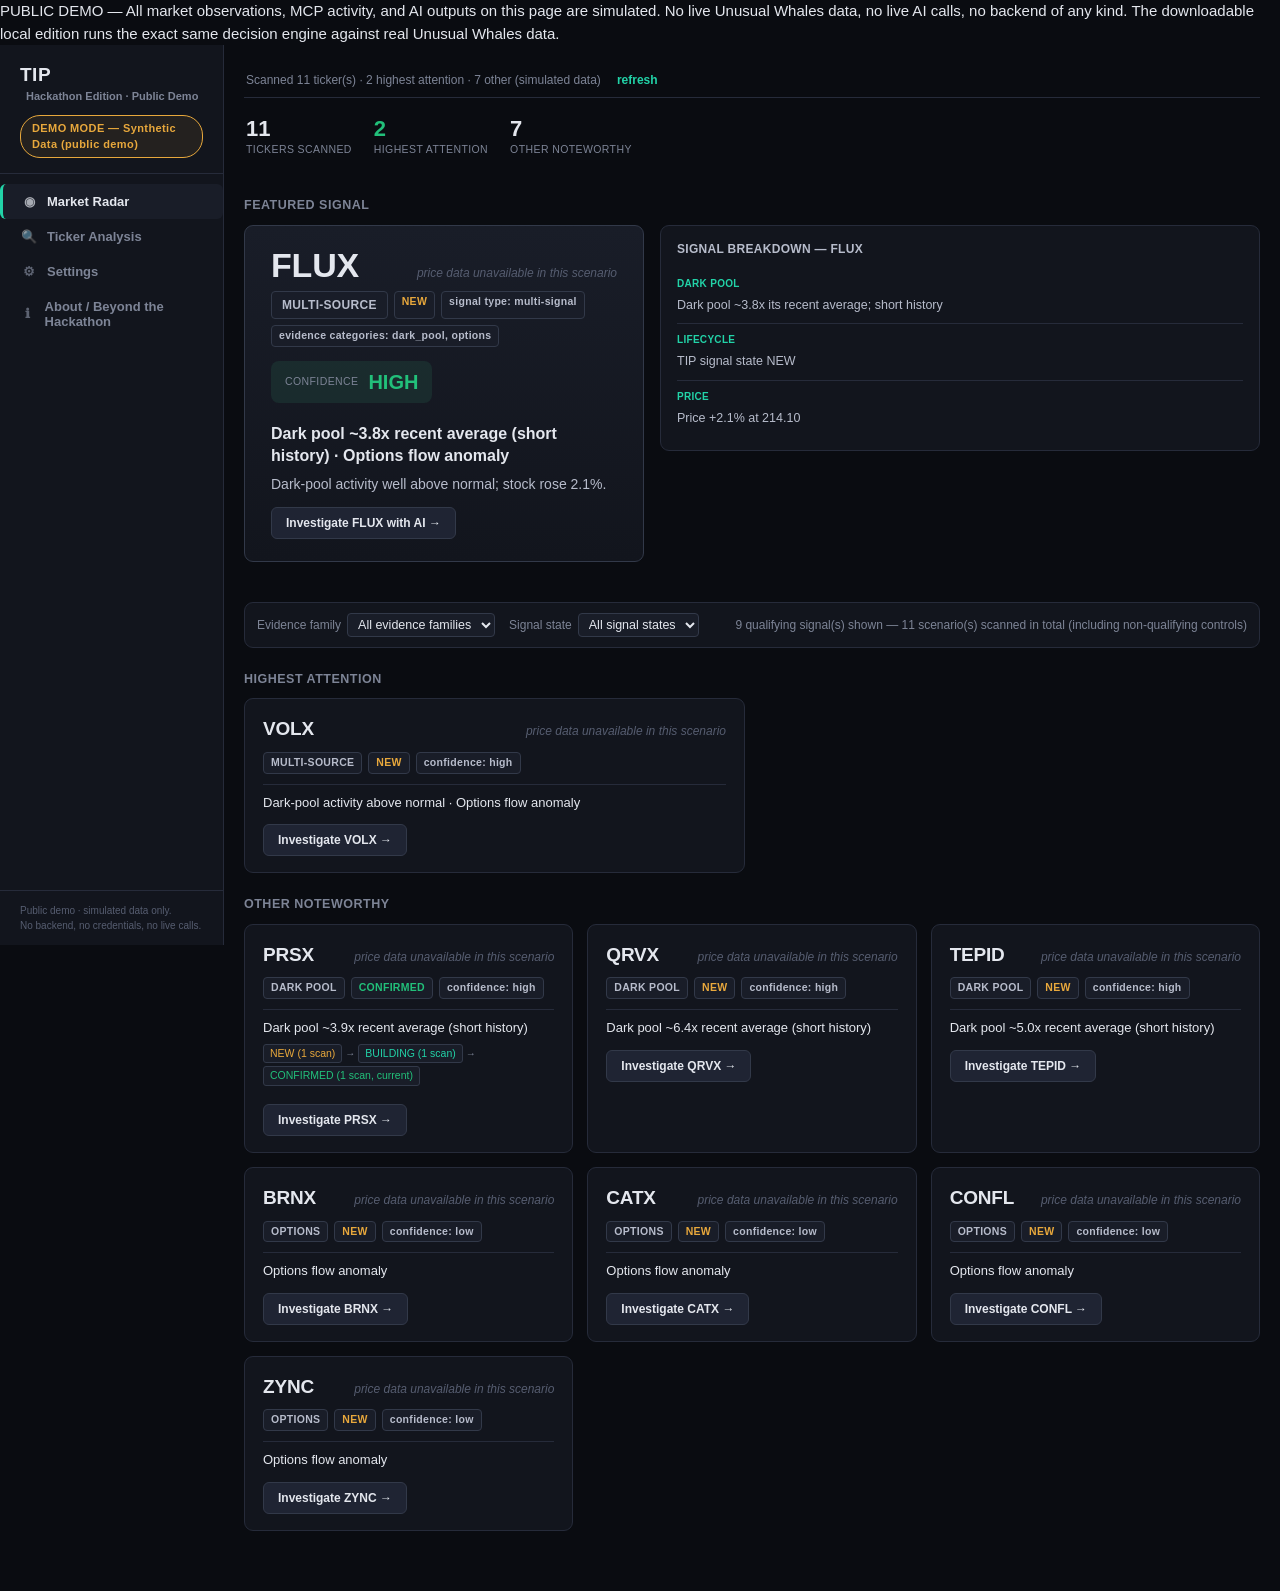
==== static-demo/index.html @ 11a4cd2f "UX-correction pass: collapse lifecycle history (shared collapseHistory), reorder Ticker Analysis (he" ====
<!DOCTYPE html>
<html lang="en">
<head>
<meta charset="UTF-8">
<meta name="viewport" content="width=device-width, initial-scale=1.0">
<title>TIP Hackathon Edition — Public Demo (Simulated Data)</title>
<link rel="stylesheet" href="styles.css">
</head>
<body>
  <div class="public-demo-top-banner">
    PUBLIC DEMO — All market observations, MCP activity, and AI outputs on this page are simulated.
    No live Unusual Whales data, no live AI calls, no backend of any kind. The downloadable local
    edition runs the exact same decision engine against real Unusual Whales data.
  </div>
  <div class="shell">
  <aside id="sidebar">
    <div class="brand-block">
      <div class="brand-name">TIP</div>
      <span class="brand-sub">Hackathon Edition &middot; Public Demo</span>
      <div class="mode-pill" id="modePill">mode: ...</div>
    </div>
    <nav id="nav">
      <button class="nav-item active" data-view="radar"><span class="ic">&#9673;</span>Market Radar</button>
      <button class="nav-item" data-view="ticker"><span class="ic">&#128269;</span>Ticker Analysis</button>
      <button class="nav-item" data-view="settings"><span class="ic">&#9881;</span>Settings</button>
      <button class="nav-item" data-view="about"><span class="ic">&#8505;</span>About / Beyond the Hackathon</button>
    </nav>
    <div class="sidebar-foot">Public demo &middot; simulated data only.<br>No backend, no credentials, no live calls.</div>
  </aside>

  <main class="main" id="app">
    <section id="view-radar" class="view active">
      <div class="status-strip">
        <span id="radarStatus">Loading Market Radar...</span>
        <button class="btn-link" id="refreshRadar">refresh</button>
      </div>

      <div id="activityStrip"></div>

      <h2 class="section-title eyebrow">Featured Signal</h2>
      <div class="td-attn-grid">
        <div id="featuredSignalSlot"></div>
        <aside class="radar-sidebar" id="breakdownSlot"></aside>
      </div>

      <div class="radar-with-breakdown">
        <div class="radar-main">
          <div class="radar-filters" id="radarFilters">
            <label>Evidence family
              <select id="filterFamily"><option value="">All evidence families</option></select>
            </label>
            <label>Signal state
              <select id="filterState"><option value="">All signal states</option></select>
            </label>
            <span class="muted radar-filter-counts" id="radarFilterCounts"></span>
          </div>

          <h2 class="section-title eyebrow">Highest Attention</h2>
          <div class="attn-grid" id="highestGrid"></div>

          <h2 class="section-title eyebrow">Other Noteworthy</h2>
          <div class="attn-grid attn-grid-compact" id="otherGrid"></div>
          <div class="table-wrap table-wrap-legacy">
            <table class="tbl" id="otherTable">
              <thead>
                <tr>
                  <th>Ticker</th>
                  <th>State</th>
                  <th>Confidence</th>
                  <th class="col-headline">Headline</th>
                  <th class="col-read">Current read</th>
                  <th></th>
                </tr>
              </thead>
              <tbody></tbody>
            </table>
          </div>
          <div class="empty" id="radarEmpty" style="display:none">No tickers qualify right now.</div>
        </div>
      </div>
    </section>

    <section id="view-ticker" class="view">
      <div class="toolbar">
        <select id="tickerSelect"></select>
        <button class="btn" id="loadTicker">Analyze</button>
      </div>
      <!-- investigateSection's container div is rendered INSIDE
           renderTickerDetail()'s own HTML now (see app.core.js), between
           the evidence card and the lifecycle summary -- this promotes
           Investigate near the top of the page per the P1a UX-correction
           pass without changing loadInvestigateSection()'s existing
           getElementById("investigateSection") wiring at all. -->
      <div id="tickerDetail"></div>
    </section>

    <section id="view-settings" class="view"></section>

    <section id="view-about" class="view">
      <h2 class="section-title eyebrow">About / Beyond the Hackathon</h2>
      <div class="how-body" style="padding:0">
        <p>This is a standalone hackathon build of TIP (Trading Intelligence
        Platform). The gate / confidence / state-transition logic in
        <code>backend/app/core/signal_engine.py</code> is ported verbatim
        from the production app and runs identically whether the backend is
        in <code>demo</code> mode (synthetic fixtures, clearly marked
        <code>synthetic: true</code>) or <code>live</code> mode (real
        Unusual Whales API). Nothing shown here is a canned conclusion --
        every NEW / BUILDING / CONFIRMED / STABLE / FADING / INVALIDATED
        label is computed from whatever data the active adapter returned.</p>
        <p class="muted">Beyond this hackathon build, the full production TIP platform
        additionally includes: Databento/futures collectors, a production TimescaleDB
        history spanning weeks of continuous scanning, scheduled Discord reporting,
        an experimental Research Lab, and home-lab infrastructure automation. None of
        that is included here by design -- this public demo is credential-free, static,
        and limited to pre-captured simulated output.</p>
      </div>
    </section>
  </main>
  </div>

<script src="lightweight-charts.js"></script>
<script src="app.core.js"></script>
<script src="app.static.js"></script>
</body>
</html>
---- static-demo/styles.css ----
/* Design tokens ported BY VALUE from production TIP's actual frontend
   (~/.hermes/scripts/uw/webapp/frontend/index.html :root block) -- same
   literal hex/px values and variable names, copied as CSS text, not by
   reference/import/API call. Production is read-only reference material
   only; nothing here depends on it at runtime. */
:root {
  --bg: #0a0c11;
  --panel: #12151d;
  --panel2: #191d28;
  --panel3: #1f2433;
  --border: #262b3a;
  --border2: #323949;
  --text: #e4e7ee;
  --text2: #b7bccb;
  --muted: #7d8496;
  --muted2: #565d70;
  --bull: #22c07a;
  --bear: #ef4a5e;
  --amber: #e8a83c;
  --blue: #4d9de5;
  --accent: #22d3a8;
  --accent2: #1aa989;
  --sidebar-w: 224px;
  --radius-sm: 6px;
  --radius-md: 9px;
  --sp-1: 4px;
  --sp-2: 8px;
  --sp-3: 12px;
  --sp-4: 16px;
  --sp-5: 24px;
}

* { box-sizing: border-box; }
html { font-size: 16px; }
body {
  margin: 0;
  background: var(--bg);
  color: var(--text);
  font: 15px/1.5 -apple-system, BlinkMacSystemFont, "Segoe UI", Roboto, sans-serif;
  display: flex;
  flex-direction: column;
  min-height: 100vh;
}
/* .shell wraps #sidebar + the main content area so an optional banner
   (e.g. static-demo's public-demo-top-banner) can sit ABOVE both as a
   full-width row, instead of squeezing into the same flex row as the
   sidebar. Plain <body> direct children (no .shell wrapper) still work
   via the fallback rule below. */
.shell { display: flex; flex: 1; min-height: 0; }

/* Eyebrow label primitive + tabular-nums, ported by value from production
   (small-caps-style section/field labels, and monospaced-width digits for
   anything that updates/compares numerically, e.g. prices, confidence). */
.eyebrow { font-size: 10px; font-weight: 700; letter-spacing: .6px; text-transform: uppercase; color: var(--muted); }
.tabular-nums, .px, .pxchg, .activity-num, .featured-ticker, .conf-value { font-variant-numeric: tabular-nums; }

/* ---------------------------------------------------------------------
   Sidebar-first navigation (ported by value from production's #sidebar
   pattern): persistent left column with a brand block + mode badge +
   grouped nav buttons, replacing the old top navbar. AI Investigation is
   intentionally NOT a sidebar entry -- it stays inside Ticker Analysis as
   a section, matching production's own placement of equivalent
   drill-down tooling under its parent view rather than as a sibling
   top-level nav item. */
#sidebar {
  width: var(--sidebar-w); min-width: var(--sidebar-w); background: var(--panel);
  border-right: 1px solid var(--border); display: flex; flex-direction: column;
  position: sticky; top: 0; height: 100vh; flex-shrink: 0;
}
.brand-block { padding: 20px 20px 15px; border-bottom: 1px solid var(--border); }
.brand-block .brand-name { font-size: 19px; font-weight: 800; letter-spacing: .5px; line-height: 1; }
.brand-block .brand-sub { display: block; margin-top: 4px; font-size: 11px; color: var(--muted); font-weight: 600; }
.brand-block .mode-pill { display: inline-block; margin-top: 10px; }
nav#nav { display: flex; flex-direction: column; padding: 10px 0; flex: 1; }
nav#nav button {
  display: flex; align-items: center; gap: 10px; text-align: left; background: none; border: none;
  border-left: 3px solid transparent; color: var(--muted); padding: 10px 18px; cursor: pointer;
  font-size: 13px; font-weight: 600; width: 100%;
}
nav#nav button:hover { background: var(--panel2); color: var(--text2); }
nav#nav button.active { background: var(--panel2); color: var(--text); border-left-color: var(--accent); font-weight: 700; }
nav#nav .ic { font-size: 13px; width: 16px; text-align: center; opacity: .7; }
.sidebar-foot { padding: 12px 20px; border-top: 1px solid var(--border); font-size: 10px; color: var(--muted2); line-height: 1.5; }

#app { flex: 1; min-width: 0; display: flex; flex-direction: column; }

@media (max-width: 980px) {
  .shell { flex-direction: column; }
  #sidebar {
    width: 100%; min-width: 0; height: auto; position: static;
    flex-direction: row; align-items: center; flex-wrap: wrap;
  }
  .brand-block { border-bottom: none; border-right: 1px solid var(--border); padding: 12px 16px; }
  nav#nav { flex-direction: row; flex-wrap: wrap; padding: 6px 10px; }
  nav#nav button { width: auto; border-left: none; border-bottom: 3px solid transparent; }
  nav#nav button.active { border-left-color: transparent; border-bottom-color: var(--accent); }
  .sidebar-foot { display: none; }
}

.topbar {
  display: flex;
  align-items: center;
  gap: 16px;
  padding: 12px 20px;
  border-bottom: 1px solid var(--border);
  background: var(--panel);
}
.brand { font-weight: 800; font-size: 17px; }
.brand-sub { color: var(--muted); font-weight: 600; font-size: 12px; margin-left: 6px; }
.nav { display: flex; gap: 6px; flex: 1; }
.nav-item {
  background: none; border: 1px solid transparent; color: var(--muted);
  padding: 7px 12px; border-radius: var(--radius-sm); cursor: pointer; font-size: 13px; font-weight: 600;
}
.nav-item.active { color: var(--text); background: var(--panel3); border-color: var(--border2); }
.mode-pill {
  font-size: 11px; font-weight: 700; letter-spacing: .4px; color: var(--text2);
  background: var(--panel2); border: 1px solid var(--border2); border-radius: 20px; padding: 4px 11px;
}
.mode-pill.mode-demo { color: var(--amber); border-color: var(--amber); background: rgba(232,179,57,0.08); }
.mode-pill.mode-live { color: var(--bull); border-color: var(--bull); background: rgba(62,207,142,0.08); }

/* Bug found via real mobile-width screenshot verification: clamp(1200px,
   92vw, 1680px) has a 1200px FLOOR, so at narrow widths 92vw (< 1200px)
   is discarded and the max-width stays pinned at 1200px -- forcing
   horizontal overflow/clipping on every view at mobile width. min(...)
   has no floor, so it actually shrinks below 1200px when the viewport
   is narrower than that. */
.main { padding: 18px 20px 60px; max-width: min(1680px, 100%); width: 100%; margin: 0 auto; box-sizing: border-box; }
@media (max-width: 600px) { .main { padding: 14px 14px 50px; } }
.view { display: none; }
.view.active { display: block; }

.status-strip {
  display: flex; align-items: center; gap: 10px; font-size: 12px; color: var(--muted);
  padding: 8px 2px; border-bottom: 1px solid var(--border); margin-bottom: 10px;
}
.btn-link { background: none; border: none; color: var(--accent); cursor: pointer; font-size: 12px; font-weight: 600; }
.btn { background: var(--panel3); color: var(--text); border: 1px solid var(--border2); border-radius: var(--radius-sm); padding: 8px 14px; cursor: pointer; font-weight: 600; }

.section-title { font-size: 13px; letter-spacing: .3px; color: var(--muted); text-transform: uppercase; margin: 22px 0 10px; }

.attn-grid { display: grid; grid-template-columns: repeat(2, minmax(0, 1fr)); gap: 14px; }
@media (max-width: 760px) { .attn-grid { grid-template-columns: 1fr; } }

.card {
  border: 1px solid var(--border); border-radius: var(--radius-md); background: var(--panel);
  padding: 16px 18px; display: flex; flex-direction: column; min-width: 0;
}
.card-head { display: flex; justify-content: space-between; align-items: baseline; gap: 10px; flex-wrap: wrap; }

.chart-card { margin-bottom: 14px; }
.chart-container { min-height: 320px; width: 100%; }
.chart-unavailable {
  min-height: 120px; display: flex; align-items: center; justify-content: center;
  color: var(--muted); font-size: 13px; text-align: center; padding: 20px;
  border: 1px dashed rgba(255,255,255,0.12); border-radius: 8px;
}
@media (max-width: 640px) {
  .chart-container, .chart-unavailable { min-height: 220px; }
}
.tk { font-size: 19px; font-weight: 800; }
.px { font-size: 16px; font-weight: 700; }
.pxchg { font-size: 12.5px; font-weight: 700; margin-left: 6px; }
.pxchg.up { color: var(--bull); } .pxchg.down { color: var(--bear); }

.tags { margin-top: 8px; display: flex; flex-wrap: wrap; gap: 6px; }
.tag { font-size: 10.5px; font-weight: 700; letter-spacing: .3px; color: var(--text2); background: var(--panel2); border: 1px solid var(--border2); border-radius: 4px; padding: 2px 7px; }
.tag.state-NEW { color: var(--amber); }
.tag.state-BUILDING { color: var(--accent); }
.tag.state-CONFIRMED, .tag.state-STABLE { color: var(--bull); }
.tag.state-FADING { color: var(--muted); }
.tag.state-INVALIDATED { color: var(--bear); }

.ev-list { margin: 10px 0 0; padding-left: 16px; font-size: 13px; color: var(--text2); line-height: 1.5; }
.ev-list li { margin: 2px 0; }
.read { margin-top: 10px; padding-top: 8px; border-top: 1px solid var(--border); font-size: 13px; color: var(--text); line-height: 1.5; }

/* Stage 2 (P3): Market Radar filters + compact history chip. Cards are
   now the primary "Other Noteworthy" presentation -- the legacy table
   (.table-wrap-legacy) is kept in the DOM (an older test harness queries
   it directly) but hidden visually, never the primary view. */
.radar-filters { display: flex; flex-wrap: wrap; align-items: center; gap: 14px; margin: 10px 0 4px; padding: 10px 12px; border: 1px solid var(--border); border-radius: var(--radius-md); background: var(--panel); }
.radar-filters label { display: flex; align-items: center; gap: 6px; font-size: 12px; color: var(--muted); }
.radar-filters select { background: var(--panel2); color: var(--text); border: 1px solid var(--border2); border-radius: 4px; padding: 3px 6px; font-size: 12.5px; }
.radar-filter-counts { margin-left: auto; font-size: 12px; }
.attn-grid-compact { grid-template-columns: repeat(3, minmax(0, 1fr)); }
@media (max-width: 1024px) { .attn-grid-compact { grid-template-columns: repeat(2, minmax(0, 1fr)); } }
@media (max-width: 760px) { .attn-grid-compact { grid-template-columns: 1fr; } }
.table-wrap-legacy { display: none; }

.history-chip { display: flex; align-items: center; flex-wrap: wrap; gap: 3px; margin: 6px 0; font-size: 10.5px; }
.history-chip .hc-step { padding: 1px 6px; border-radius: 3px; background: var(--panel2); border: 1px solid var(--border2); color: var(--text2); }
.history-chip .hc-step.state-NEW { color: var(--amber); }
.history-chip .hc-step.state-BUILDING { color: var(--accent); }
.history-chip .hc-step.state-CONFIRMED, .history-chip .hc-step.state-STABLE { color: var(--bull); }
.history-chip .hc-step.state-FADING { color: var(--muted); }
.history-chip .hc-step.state-INVALIDATED { color: var(--bear); }
.history-chip .hc-arrow { color: var(--muted); font-size: 10px; }
/* UX-correction pass (P0): "+N earlier" affordance when a collapsed
   progression has more segments than fit -- visually distinct (dashed,
   muted) from a real state chip so it never reads as its own state. */
.history-chip .hp-more {
  padding: 1px 6px; border-radius: 3px; border: 1px dashed var(--border2);
  color: var(--muted); font-style: italic;
}
/* P1a: ticker-header-card is the FIRST thing on Ticker Analysis -- ticker
   + current state, prominently, before the chart. */
.ticker-header-card { margin-bottom: 14px; }
.tk-lg { font-size: 23px; }
/* P0: the full uncollapsed scan-by-scan history is real data and must
   stay reachable, but never dumped into the main page flow -- bounded
   height + internal scroll inside the <details> panel it lives in. */
.history-details-body { max-height: 280px; overflow-y: auto; padding-right: 4px; margin-top: 4px; }

.table-wrap { overflow-x: auto; border: 1px solid var(--border); border-radius: var(--radius-md); background: var(--panel); }
.tbl { width: 100%; border-collapse: collapse; font-size: 12.5px; min-width: 560px; }
.tbl th { text-align: left; color: var(--muted); font-weight: 600; font-size: 10px; text-transform: uppercase; letter-spacing: .4px; padding: 9px 12px; border-bottom: 1px solid var(--border); white-space: nowrap; }
.tbl td { padding: 8px 12px; border-bottom: 1px solid var(--border); vertical-align: middle; }
.tbl tr:hover td { background: var(--panel2); }
@media (max-width: 760px) { .col-read { display: none; } }
@media (max-width: 560px) { .col-headline { display: none; } }

.empty { color: var(--muted); padding: 30px 16px; text-align: center; font-size: 13px; }

.toolbar { display: flex; gap: 10px; margin-bottom: 16px; flex-wrap: wrap; align-items: center; }
select, input { background: var(--panel2); color: var(--text); border: 1px solid var(--border2); border-radius: 8px; padding: 7px 11px; font-size: 12.5px; }

.detail-grid { display: grid; grid-template-columns: 1fr 1fr; gap: 14px; }
@media (max-width: 900px) { .detail-grid { grid-template-columns: 1fr; } }
.gate-row { display: flex; justify-content: space-between; padding: 6px 0; border-bottom: 1px solid var(--border); font-size: 12.5px; }
.gate-row .gname { color: var(--text2); }
.gate-row .gpass { font-weight: 700; }
.gate-row .gpass.yes { color: var(--bull); }
.gate-row .gpass.no { color: var(--muted); }

pre.raw { background: var(--panel3); padding: 12px; border-radius: 8px; overflow: auto; font-size: 10.5px; max-height: 320px; color: var(--muted); white-space: pre-wrap; word-break: break-word; }

.settings-card {
  border: 1px solid var(--border); border-radius: var(--radius-md); background: var(--panel);
  padding: 16px 18px; margin-bottom: 18px; max-width: 540px;
}
.settings-card h3 { margin: 0 0 8px; font-size: 14px; }
.settings-card input, .settings-card select { width: 100%; display: block; margin: 8px 0; }
.settings-row { display: flex; gap: 8px; flex-wrap: wrap; margin-top: 6px; }
.btn.btn-active { border-color: var(--accent); color: var(--accent); }
.btn:disabled { opacity: .5; cursor: not-allowed; }
.public-demo-banner {
  background: var(--panel2); border: 1px solid var(--amber); color: var(--amber);
  padding: 10px 14px; border-radius: 8px; margin-bottom: 16px; font-size: 13px; max-width: 540px;
}
.muted { color: var(--muted); font-size: 12px; }

/* --- Investigate with AI -------------------------------------------- */
.ai-card {
  border: 1px solid var(--border); border-radius: var(--radius-md); background: var(--panel);
  padding: 16px 18px; margin-top: 14px;
}
.ai-card h3 { margin: 0 0 8px; font-size: 14px; }
.ai-disabled-note { color: var(--muted); font-size: 12.5px; margin-top: 6px; }
.ai-simulated-banner {
  background: rgba(232,179,57,0.12); border: 1px solid var(--amber); color: var(--amber);
  padding: 8px 12px; border-radius: 8px; font-size: 12.5px; font-weight: 700; margin-bottom: 12px;
}
.ai-section { margin-top: 14px; }
.ai-section h4 { margin: 0 0 6px; font-size: 12px; text-transform: uppercase; letter-spacing: .3px; color: var(--muted); }
.ai-fact { font-size: 13px; color: var(--text); padding: 6px 0; border-bottom: 1px solid var(--border); }
.ai-fact .src { display: block; font-size: 10.5px; color: var(--accent); font-weight: 700; margin-top: 3px; }
.ai-list { margin: 0; padding-left: 16px; font-size: 13px; color: var(--text2); line-height: 1.5; }
.ai-interpretation {
  margin-top: 16px; padding: 12px 14px; border-radius: 8px;
  background: rgba(77,163,255,0.08); border: 1px dashed var(--accent);
}
.ai-interpretation h4 { color: var(--accent); }
.ai-interpretation p { margin: 0; font-size: 13px; color: var(--text); line-height: 1.6; }

.foot { padding: 20px; color: var(--muted); font-size: 12px; }
.how { border: 1px solid var(--border); border-radius: var(--radius-md); background: var(--panel); max-width: clamp(1160px, 92vw, 1680px); margin: 0 auto; }
.how summary { cursor: pointer; padding: 10px 14px; font-weight: 600; color: var(--text2); }
.how-body { padding: 0 14px 14px; color: var(--text2); line-height: 1.5; }

/* --- Section 1-5 visual quality pass: typography scale, activity strip,
   Featured Signal, Signal Breakdown sidebar, evidence classification,
   stronger simulated-mode banner. See redesign spec in commit history. --- */

.section-title { font-size: 12.5px; letter-spacing: .5px; }
.card-head .tk, .featured-ticker { letter-spacing: -0.2px; }

.activity-strip {
  display: flex; gap: 22px; padding: 10px 2px 16px; flex-wrap: wrap;
}
.activity-stat { display: flex; flex-direction: column; gap: 2px; }
.activity-num { font-size: 22px; font-weight: 800; line-height: 1; }
.activity-num.accent-bull { color: var(--bull); }
.activity-label { font-size: 10.5px; color: var(--muted); text-transform: uppercase; letter-spacing: .4px; }

.px-unavailable { font-size: 12px; color: var(--muted2); font-style: italic; }

.featured-signal {
  border: 1px solid var(--border2); border-radius: var(--radius-md);
  background: linear-gradient(180deg, var(--panel2), var(--panel));
  padding: 22px 26px; margin-bottom: 8px; cursor: pointer;
}
.featured-head { display: flex; justify-content: space-between; align-items: baseline; gap: 14px; flex-wrap: wrap; }
.featured-ticker { font-size: 34px; font-weight: 900; line-height: 1; }
.featured-price .px { font-size: 20px; }
.featured-price .pxchg { font-size: 14px; }
.tag.tag-lg { font-size: 12px; padding: 4px 10px; }
.featured-confidence { display: inline-flex; align-items: center; gap: 10px; margin: 14px 0 10px; padding: 6px 14px; border-radius: 8px; }
.featured-confidence .conf-label { font-size: 10.5px; text-transform: uppercase; letter-spacing: .4px; color: var(--muted); }
.featured-confidence .conf-value { font-size: 20px; font-weight: 800; }
.featured-confidence.conf-high { background: rgba(62,207,142,0.1); } .featured-confidence.conf-high .conf-value { color: var(--bull); }
.featured-confidence.conf-medium { background: rgba(232,179,57,0.1); } .featured-confidence.conf-medium .conf-value { color: var(--amber); }
.featured-confidence.conf-low, .featured-confidence.conf-manual { background: rgba(128,137,146,0.1); } .featured-confidence.conf-low .conf-value, .featured-confidence.conf-manual .conf-value { color: var(--muted); }
.featured-headline { margin-top: 10px; font-size: 16px; font-weight: 700; line-height: 1.4; }
.featured-read { margin-top: 6px; font-size: 14px; color: var(--text2); line-height: 1.5; }
.btn-featured-investigate { margin-top: 16px; }

.btn-investigate { margin-top: 12px; align-self: flex-start; font-size: 12px; }

.radar-with-breakdown { display: grid; grid-template-columns: 1fr; gap: 18px; align-items: start; margin-top: 22px; }
.radar-sidebar { position: sticky; top: 14px; }

/* td-attn-grid: production's featured-signal + supporting-grid pattern,
   ported by value (2fr primary / 3fr support, same breakpoint). Applied
   here to the Featured Signal + Signal Breakdown pairing -- restyling of
   existing markup/logic, not a new layout engine. */
.td-attn-grid { display: grid; grid-template-columns: minmax(300px, 2fr) minmax(0, 3fr); gap: 16px; align-items: start; }
@media (max-width: 1180px) { .td-attn-grid { grid-template-columns: 1fr; } .radar-sidebar { position: static; } }

.breakdown-panel {
  border: 1px solid var(--border); border-radius: var(--radius-md); background: var(--panel);
  padding: 14px 16px;
}
.breakdown-panel.empty { color: var(--muted); font-size: 12.5px; }
.breakdown-title { font-size: 12px; font-weight: 800; text-transform: uppercase; letter-spacing: .3px; color: var(--text2); margin-bottom: 10px; }
.breakdown-row { padding: 8px 0; border-bottom: 1px solid var(--border); }
.breakdown-row:last-child { border-bottom: none; }
.breakdown-family { display: block; font-size: 10px; font-weight: 700; text-transform: uppercase; letter-spacing: .3px; color: var(--accent); margin-bottom: 2px; }
.breakdown-text { font-size: 12.5px; color: var(--text2); line-height: 1.45; }

/* Evidence classification groups (Ticker Analysis) */
.gate-group-intro { margin: 0 0 10px; font-size: 11.5px; }
.gate-group { border-radius: 8px; padding: 10px 12px; margin-bottom: 10px; border: 1px solid var(--border2); }
.gate-group-title { font-size: 11px; font-weight: 800; text-transform: uppercase; letter-spacing: .3px; margin-bottom: 6px; }
.gate-group-count { font-weight: 600; opacity: .7; }
.gate-group.gc-supporting { background: rgba(62,207,142,0.06); border-color: rgba(62,207,142,0.35); }
.gate-group.gc-supporting .gate-group-title { color: var(--bull); }
.gate-group.gc-conflicting { background: rgba(241,99,110,0.07); border-color: rgba(241,99,110,0.4); }
.gate-group.gc-conflicting .gate-group-title { color: var(--bear); }
.gate-group.gc-unmet { background: rgba(128,137,146,0.06); border-color: var(--border2); }
.gate-group.gc-unmet .gate-group-title { color: var(--text2); }
.gate-group.gc-datalimit { background: rgba(232,179,57,0.07); border-color: rgba(232,179,57,0.4); }
.gate-group.gc-datalimit .gate-group-title { color: var(--amber); }
.gate-item { padding: 5px 0; }
.gate-item-head { display: flex; justify-content: space-between; font-size: 12.5px; }
.gate-item-head .gname { color: var(--text2); }
.gate-item-head .gpass { font-weight: 700; }
.gate-item-head .gpass.yes { color: var(--bull); }
.gate-item-head .gpass.no { color: var(--muted); }
.gate-note { font-size: 11px; color: var(--muted); margin-top: 3px; line-height: 1.4; }

/* Tools-used step sequence + strengthened simulated banner */
.tools-used { margin: 10px 0 16px; font-size: 12.5px; }
.tools-used-label { color: var(--text2); font-weight: 700; margin-right: 6px; }
.tool-steps { margin: 8px 0 0; padding-left: 0; list-style: none; display: flex; flex-wrap: wrap; gap: 8px; }
.tool-step { background: var(--panel2); border: 1px solid var(--border2); border-radius: 20px; padding: 4px 10px 4px 6px; font-size: 11.5px; color: var(--text2); display: inline-flex; align-items: center; gap: 6px; }
.tool-step-n { background: var(--accent); color: #06121e; font-weight: 800; border-radius: 50%; width: 17px; height: 17px; display: inline-flex; align-items: center; justify-content: center; font-size: 10px; }
.tools-used-gap { margin-top: 8px; font-size: 11px; }

.ai-simulated-banner-strong {
  display: flex; align-items: center; gap: 10px; font-size: 13.5px; padding: 12px 16px;
  box-shadow: 0 0 0 1px rgba(232,179,57,0.25) inset;
}
.ai-simulated-badge {
  background: var(--amber); color: #1a1405; font-weight: 900; font-size: 11px; letter-spacing: .5px;
  border-radius: 4px; padding: 3px 8px; flex-shrink: 0;
}
.ai-live-banner {
  background: rgba(62,207,142,0.08); border: 1px solid var(--bull); color: var(--bull);
  padding: 10px 14px; border-radius: 8px; font-size: 12.5px; font-weight: 600; margin-bottom: 12px;
}

/* P5: "why this matters" gate explanations, computed from each gate's
   real metrics (see gateWhyItMatters in app.core.js) -- this is the fix
   for the CONFLICTING group previously rendering with no explanation. */
.gate-why { font-size: 11.5px; color: var(--text2); margin-top: 3px; line-height: 1.4; }
.evidence-primary-card { margin-bottom: 14px; }

/* P7: Signal Lifecycle timeline -- deliberately plain/minimal for
   sparse (0-1 entry) history so it never implies a longer track record
   than is real; only genuinely multi-entry history gets the full
   connected-dot treatment below. */
.timeline-card { margin-bottom: 14px; }
.timeline-single { display: flex; align-items: center; gap: 10px; font-size: 12.5px; padding: 4px 0; }
.timeline { display: flex; flex-direction: column; gap: 10px; margin-top: 6px; }
.timeline-step { display: flex; gap: 10px; align-items: flex-start; }
.timeline-dot { width: 10px; height: 10px; border-radius: 50%; margin-top: 4px; flex-shrink: 0; background: var(--muted2); }
.timeline-dot.state-CONFIRMED, .timeline-dot.state-STABLE { background: var(--bull); }
.timeline-dot.state-FADING, .timeline-dot.state-INVALIDATED { background: var(--bear); }
.timeline-dot.state-BUILDING, .timeline-dot.state-NEW { background: var(--amber); }
.timeline-step-body { flex: 1; }
.timeline-step-head { display: flex; align-items: center; gap: 8px; font-size: 12.5px; flex-wrap: wrap; }
.timeline-step-gloss { font-size: 11.5px; margin-top: 2px; }
.timeline-step-meta { font-size: 10.5px; margin-top: 1px; }
.timeline-change { font-weight: 600; }

/* P6: Investigate workspace -- always-visible ticker+mode context, and
   the research-process step strip above the real tools_used list. */
.investigate-context {
  display: flex; align-items: center; gap: 10px; margin-bottom: 10px; padding: 8px 12px;
  background: var(--panel2); border: 1px solid var(--border2); border-radius: 8px;
}
.investigate-context-ticker { font-weight: 800; font-size: 14px; color: var(--accent); letter-spacing: .3px; }
.investigate-context-mode { font-size: 11.5px; color: var(--text2); text-transform: uppercase; letter-spacing: .3px; }
.investigate-steps { display: flex; flex-wrap: wrap; gap: 8px; margin: 8px 0 12px; }
.investigate-step {
  display: flex; align-items: center; gap: 6px; font-size: 11.5px; color: var(--text2);
  background: var(--panel2); border: 1px solid var(--border); border-radius: 20px; padding: 4px 10px 4px 6px;
}
.investigate-step-n {
  background: var(--accent2); color: #06121e; font-weight: 800; border-radius: 50%; width: 16px; height: 16px;
  display: inline-flex; align-items: center; justify-content: center; font-size: 10px; flex-shrink: 0;
}

/* Responsive pass: 1920 / 1440 / 1024 / ~390 */
@media (min-width: 1680px) {
  .attn-grid { grid-template-columns: repeat(3, minmax(0, 1fr)); }
}
@media (max-width: 1024px) {
  .featured-ticker { font-size: 26px; }
}
@media (max-width: 480px) {
  .topbar { flex-wrap: wrap; gap: 8px; padding: 10px 14px; }
  .main { padding: 14px 14px 50px; }
  .featured-signal { padding: 16px 16px; }
  .featured-ticker { font-size: 22px; }
  .activity-strip { gap: 14px; }
  .activity-num { font-size: 18px; }
  .tool-steps { gap: 6px; }
}
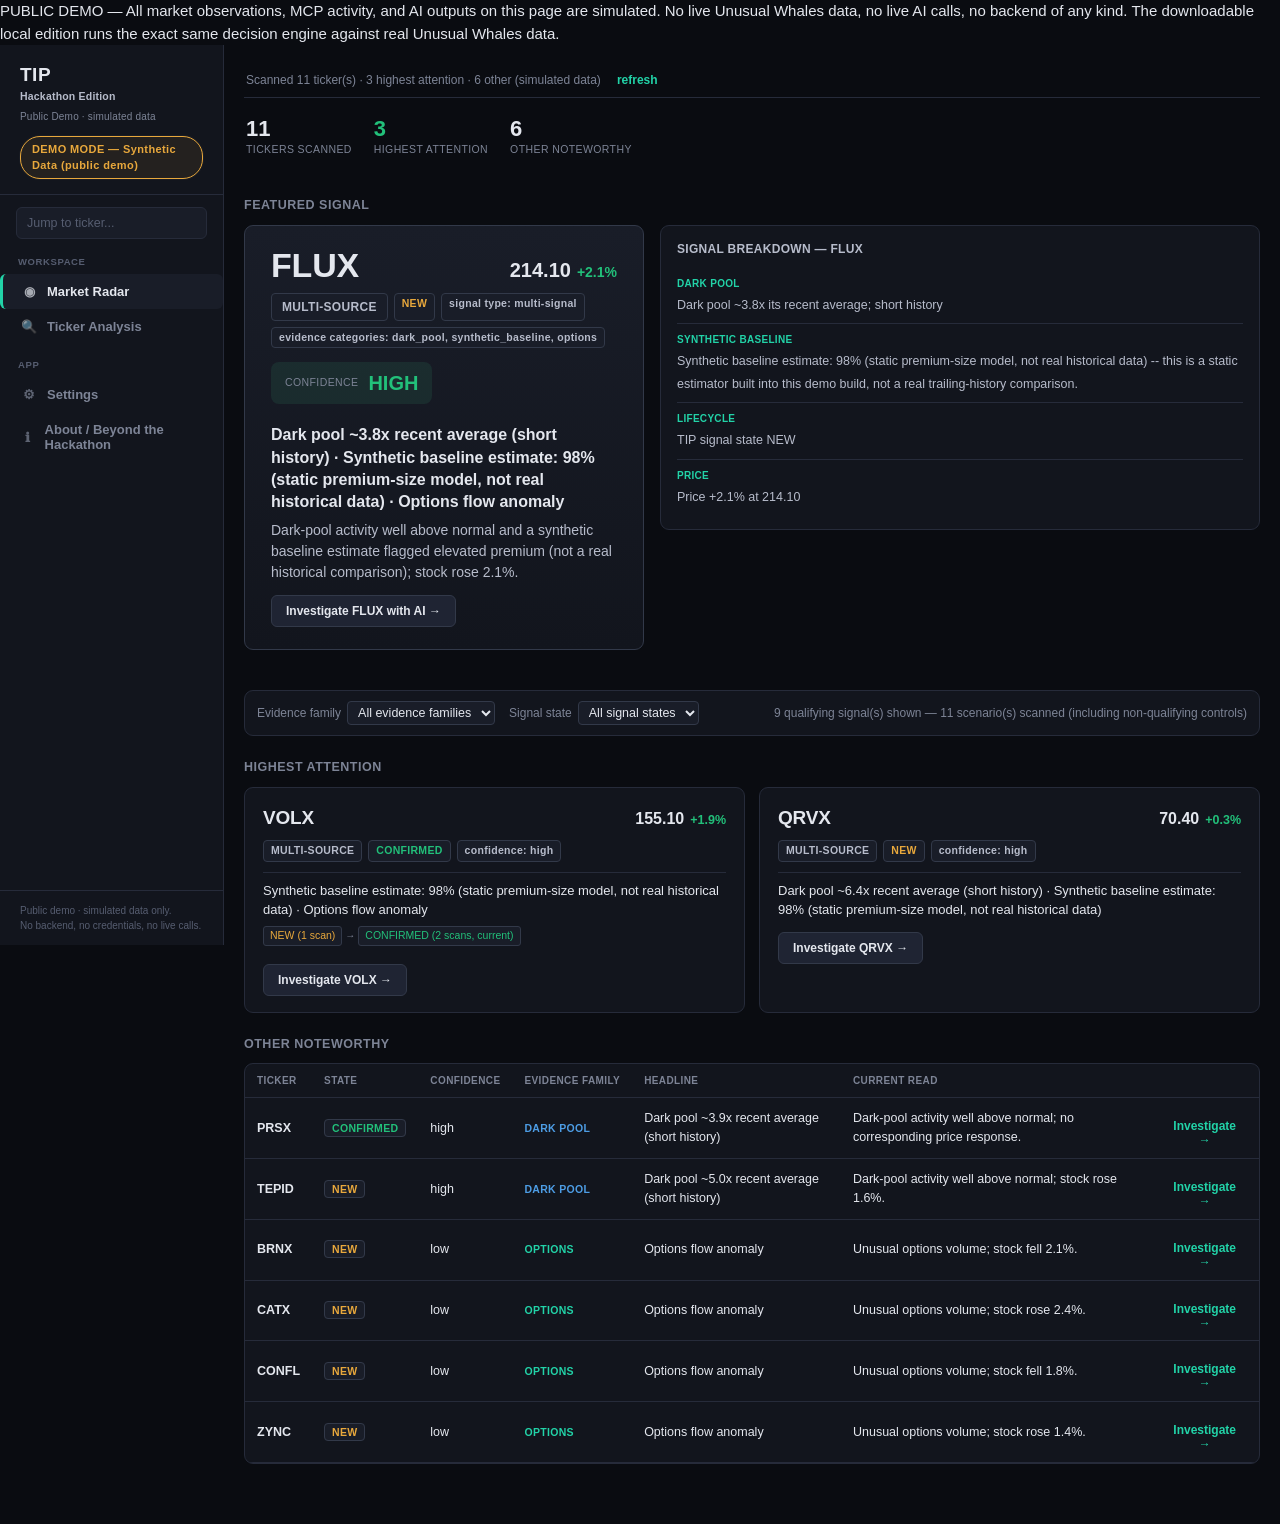
==== commit 28164e26: "Production visual-parity pass: sidebar nav groups, hero/table Radar, Discovery table, Settings/About" ====
--- a/static-demo/index.html
+++ b/static-demo/index.html
@@ -16,12 +16,18 @@
   <aside id="sidebar">
     <div class="brand-block">
       <div class="brand-name">TIP</div>
-      <span class="brand-sub">Hackathon Edition &middot; Public Demo</span>
+      <span class="brand-product">Hackathon Edition</span>
+      <span class="brand-tagline">Public Demo &middot; simulated data</span>
       <div class="mode-pill" id="modePill">mode: ...</div>
     </div>
+    <div class="cmd-search">
+      <input type="text" id="sidebarTickerJump" placeholder="Jump to ticker..." autocomplete="off" maxlength="7" />
+    </div>
     <nav id="nav">
+      <div class="nav-group-label">Workspace</div>
       <button class="nav-item active" data-view="radar"><span class="ic">&#9673;</span>Market Radar</button>
       <button class="nav-item" data-view="ticker"><span class="ic">&#128269;</span>Ticker Analysis</button>
+      <div class="nav-group-label">App</div>
       <button class="nav-item" data-view="settings"><span class="ic">&#9881;</span>Settings</button>
       <button class="nav-item" data-view="about"><span class="ic">&#8505;</span>About / Beyond the Hackathon</button>
     </nav>
@@ -59,14 +65,14 @@
           <div class="attn-grid" id="highestGrid"></div>
 
           <h2 class="section-title eyebrow">Other Noteworthy</h2>
-          <div class="attn-grid attn-grid-compact" id="otherGrid"></div>
-          <div class="table-wrap table-wrap-legacy">
+          <div class="table-wrap" id="otherNoteworthyTable">
             <table class="tbl" id="otherTable">
               <thead>
                 <tr>
                   <th>Ticker</th>
                   <th>State</th>
                   <th>Confidence</th>
+                  <th class="col-family">Evidence family</th>
                   <th class="col-headline">Headline</th>
                   <th class="col-read">Current read</th>
                   <th></th>
@@ -75,6 +81,7 @@
               <tbody></tbody>
             </table>
           </div>
+          <div class="attn-grid attn-grid-compact attn-grid-legacy-hidden" id="otherGrid"></div>
           <div class="empty" id="radarEmpty" style="display:none">No tickers qualify right now.</div>
         </div>
       </div>
@@ -82,7 +89,17 @@
 
     <section id="view-ticker" class="view">
       <div class="toolbar">
-        <select id="tickerSelect"></select>
+        <!-- Unified ticker selector (2026-10-14), shared markup/logic with
+             the Live-mode edition (frontend/index.html + app.core.js's
+             initTickerCombo()) -- Demo here only ever has the 11 named
+             synthetic scenarios as suggestions/valid input. -->
+        <div class="ticker-combo" id="tickerCombo">
+          <input type="text" id="tickerInput" class="ticker-combo-input"
+                 placeholder="Search a demo scenario ticker"
+                 autocomplete="off" maxlength="7" role="combobox" aria-expanded="false"
+                 aria-controls="tickerSuggestions" aria-autocomplete="list" />
+          <ul id="tickerSuggestions" class="ticker-suggestions" role="listbox" hidden></ul>
+        </div>
         <button class="btn" id="loadTicker">Analyze</button>
       </div>
       <!-- investigateSection's container div is rendered INSIDE
@@ -98,22 +115,23 @@
 
     <section id="view-about" class="view">
       <h2 class="section-title eyebrow">About / Beyond the Hackathon</h2>
-      <div class="how-body" style="padding:0">
-        <p>This is a standalone hackathon build of TIP (Trading Intelligence
-        Platform). The gate / confidence / state-transition logic in
-        <code>backend/app/core/signal_engine.py</code> is ported verbatim
-        from the production app and runs identically whether the backend is
-        in <code>demo</code> mode (synthetic fixtures, clearly marked
-        <code>synthetic: true</code>) or <code>live</code> mode (real
-        Unusual Whales API). Nothing shown here is a canned conclusion --
-        every NEW / BUILDING / CONFIRMED / STABLE / FADING / INVALIDATED
-        label is computed from whatever data the active adapter returned.</p>
-        <p class="muted">Beyond this hackathon build, the full production TIP platform
-        additionally includes: Databento/futures collectors, a production TimescaleDB
-        history spanning weeks of continuous scanning, scheduled Discord reporting,
-        an experimental Research Lab, and home-lab infrastructure automation. None of
-        that is included here by design -- this public demo is credential-free, static,
-        and limited to pre-captured simulated output.</p>
+      <div class="how-body settings-card" style="padding:18px 20px; max-width:620px">
+        <p>TIP (Trading Intelligence Platform) is a signal-detection app built on the
+        Unusual Whales API. This page is the <strong>public, static demo</strong> of its
+        <strong>Hackathon Edition</strong> -- credential-free, backend-free, and limited
+        to pre-captured simulated output. The downloadable local edition runs the exact
+        same shared rendering code (<code>app.core.js</code>) against a real backend, in
+        either synthetic <code>demo</code> mode or real-API <code>live</code> mode. Every
+        NEW / BUILDING / CONFIRMED / STABLE / FADING / INVALIDATED label on this page is
+        computed from the pre-captured simulated data, never a canned conclusion.</p>
+        <p class="muted">Production TIP is a separate, continuously-running home-lab
+        deployment with infrastructure this build doesn't include by design
+        (futures/market-data collectors, a multi-week scanning history, scheduled
+        reporting, and home-lab automation) -- this build's logic is ported/equivalent
+        to production's, not claimed identical.</p>
+        <p class="muted">This is a public, open-source project -- see the
+        <a href="https://github.com/Ch0sen84/tip-hackathon-edition" target="_blank" rel="noopener">GitHub repository</a>
+        for source, issues, and participation.</p>
       </div>
     </section>
   </main>
--- a/static-demo/styles.css
+++ b/static-demo/styles.css
@@ -28,6 +28,15 @@
   --sp-3: 12px;
   --sp-4: 16px;
   --sp-5: 24px;
+  /* Evidence-family identity colors (typographic, not pill backgrounds --
+     ported by value from production's own CSS comment on this exact
+     convention). Not present in production's :root (it reuses --blue/
+     --accent/--amber directly); defined here as named aliases so
+     app.core.js can reference a stable --cat-* name per family without
+     hardcoding which base color backs it. */
+  --cat-dp: var(--blue);
+  --cat-opt: var(--accent);
+  --cat-flow: var(--amber);
 }
 
 * { box-sizing: border-box; }
@@ -67,11 +76,46 @@
   border-right: 1px solid var(--border); display: flex; flex-direction: column;
   position: sticky; top: 0; height: 100vh; flex-shrink: 0;
 }
+/* Brand block rhythm ported from production's .brand (name / product /
+   tagline stacked, same spacing cadence) -- content below stays
+   Hackathon Edition's own (name "TIP", product "Hackathon Edition"); only
+   the typography/spacing pattern is adapted. */
 .brand-block { padding: 20px 20px 15px; border-bottom: 1px solid var(--border); }
 .brand-block .brand-name { font-size: 19px; font-weight: 800; letter-spacing: .5px; line-height: 1; }
-.brand-block .brand-sub { display: block; margin-top: 4px; font-size: 11px; color: var(--muted); font-weight: 600; }
-.brand-block .mode-pill { display: inline-block; margin-top: 10px; }
-nav#nav { display: flex; flex-direction: column; padding: 10px 0; flex: 1; }
+.brand-block .brand-product { display: block; margin-top: 5px; font-size: 10.5px; color: var(--text2); font-weight: 600; letter-spacing: .2px; }
+.brand-block .brand-tagline { display: block; margin-top: 4px; font-size: 10px; color: var(--muted); letter-spacing: .2px; }
+/* Deliberately NOT subdued like production's static research badge --
+   Demo/Live is a genuinely more safety-relevant distinction here
+   (bring-your-own-key Live Mode vs synthetic fixtures), so the mode pill
+   stays a prominent, bordered, colored badge; this box-shadow just makes
+   it read as deliberately designed rather than slapped on. */
+.brand-block .mode-pill { display: inline-block; margin-top: 12px; box-shadow: 0 0 0 1px rgba(255,255,255,0.03); }
+
+/* Ticker-jump search box, ported by value from production's .cmd-search
+   (box styling only) -- wired to the SAME navigateToTicker() the
+   existing Ticker Analysis "Analyze" input already uses; see
+   app.live.js's sidebarTickerJump wiring, no parallel nav path. */
+.cmd-search { margin: 12px 16px 2px; }
+.cmd-search input {
+  width: 100%; box-sizing: border-box; font-size: 12.5px; padding: 8px 10px;
+  background: var(--panel2); border: 1px solid var(--border); color: var(--text);
+  border-radius: var(--radius-sm);
+}
+.cmd-search input:focus { outline: none; border-color: var(--accent); }
+.cmd-search input::placeholder { color: var(--muted2); }
+
+/* Grouped nav section labels, ported by value from production's
+   .nav-group-label -- only 2 meaningful groups at this item count
+   (Workspace: the 2 real working views; App: Settings/About), not
+   production's full 5-group structure, since Hackathon Edition doesn't
+   have the features those extra groups would need. */
+.nav-group-label {
+  padding: 14px 18px 5px; font-size: 9.5px; font-weight: 700;
+  text-transform: uppercase; letter-spacing: .6px; color: var(--muted2);
+}
+.nav-group-label:first-child { padding-top: 10px; }
+
+nav#nav { display: flex; flex-direction: column; padding: 4px 0 10px; flex: 1; }
 nav#nav button {
   display: flex; align-items: center; gap: 10px; text-align: left; background: none; border: none;
   border-left: 3px solid transparent; color: var(--muted); padding: 10px 18px; cursor: pointer;
@@ -188,6 +232,20 @@
 @media (max-width: 1024px) { .attn-grid-compact { grid-template-columns: repeat(2, minmax(0, 1fr)); } }
 @media (max-width: 760px) { .attn-grid-compact { grid-template-columns: 1fr; } }
 .table-wrap-legacy { display: none; }
+
+/* "Other Noteworthy" is now the PRIMARY presentation for its table (the
+   card grid below is kept in the DOM, hidden, for the existing
+   otherGrid-filter test harness -- see renderRadarLists()). Production's
+   evidence-category identity is applied here as TEXT COLOR per its own
+   CSS comment ("typographic, not saturated-pill colors"), via the
+   --cat-dp/--cat-opt/--cat-flow tokens already defined in :root. */
+.attn-grid-legacy-hidden { display: none; }
+.cat-label { font-weight: 700; font-size: 10.5px; text-transform: uppercase; letter-spacing: .3px; }
+.cat-label.cat-dark_pool { color: var(--cat-dp); }
+.cat-label.cat-options { color: var(--cat-opt); }
+.cat-label.cat-uw_flow { color: var(--cat-flow); }
+.cat-label.cat-multi-signal { color: var(--text2); }
+.col-family { white-space: nowrap; }
 
 .history-chip { display: flex; align-items: center; flex-wrap: wrap; gap: 3px; margin: 6px 0; font-size: 10.5px; }
 .history-chip .hc-step { padding: 1px 6px; border-radius: 3px; background: var(--panel2); border: 1px solid var(--border2); color: var(--text2); }
@@ -218,6 +276,7 @@
 .tbl th { text-align: left; color: var(--muted); font-weight: 600; font-size: 10px; text-transform: uppercase; letter-spacing: .4px; padding: 9px 12px; border-bottom: 1px solid var(--border); white-space: nowrap; }
 .tbl td { padding: 8px 12px; border-bottom: 1px solid var(--border); vertical-align: middle; }
 .tbl tr:hover td { background: var(--panel2); }
+@media (max-width: 860px) { .col-family { display: none; } }
 @media (max-width: 760px) { .col-read { display: none; } }
 @media (max-width: 560px) { .col-headline { display: none; } }
 
@@ -238,11 +297,16 @@
 
 .settings-card {
   border: 1px solid var(--border); border-radius: var(--radius-md); background: var(--panel);
-  padding: 16px 18px; margin-bottom: 18px; max-width: 540px;
-}
-.settings-card h3 { margin: 0 0 8px; font-size: 14px; }
+  padding: 18px 20px; margin-bottom: 18px; max-width: 540px;
+}
+.settings-card h3 { margin: 0 0 10px; font-size: 14px; letter-spacing: .2px; }
 .settings-card input, .settings-card select { width: 100%; display: block; margin: 8px 0; }
 .settings-row { display: flex; gap: 8px; flex-wrap: wrap; margin-top: 6px; }
+.settings-divider { border: none; border-top: 1px solid var(--border); margin: 14px 0; }
+/* Current-mode state indicator (distinct from the switch-mode action
+   buttons below it, per Chad's Settings-clarity scope item). */
+.settings-current-live { color: var(--bull); }
+.settings-current-demo { color: var(--amber); }
 .btn.btn-active { border-color: var(--accent); color: var(--accent); }
 .btn:disabled { opacity: .5; cursor: not-allowed; }
 .public-demo-banner {
@@ -250,6 +314,82 @@
   padding: 10px 14px; border-radius: 8px; margin-bottom: 16px; font-size: 13px; max-width: 540px;
 }
 .muted { color: var(--muted); font-size: 12px; }
+
+/* --- Unified ticker combobox (2026-10-14) ----------------------------- */
+.ticker-combo { position: relative; flex: 1; max-width: 360px; }
+.ticker-combo-input {
+  width: 100%; background: var(--panel2); border: 1px solid var(--border); color: var(--text);
+  border-radius: 6px; padding: 8px 10px; font-size: 14px; box-sizing: border-box;
+}
+.ticker-combo-input:focus { outline: none; border-color: var(--accent, #22d3a8); }
+.ticker-suggestions {
+  position: absolute; top: calc(100% + 4px); left: 0; right: 0; z-index: 20;
+  background: var(--panel2); border: 1px solid var(--border); border-radius: 6px;
+  list-style: none; margin: 0; padding: 4px 0; max-height: 280px; overflow-y: auto;
+  box-shadow: 0 8px 24px rgba(0,0,0,0.4);
+}
+.ticker-suggestions li {
+  display: flex; justify-content: space-between; align-items: center;
+  padding: 7px 10px; cursor: pointer; font-size: 13px;
+}
+.ticker-suggestions li:hover, .ticker-suggestions li.active { background: var(--panel); }
+.ticker-suggestion-tag { font-size: 10px; color: var(--muted); border: 1px solid var(--border); border-radius: 4px; padding: 1px 5px; }
+
+/* --- Chart timeframe row + prominence (2026-10-14, Phase B) ----------- */
+.tf-row { display: flex; gap: 4px; margin-bottom: 8px; }
+.tf-btn {
+  background: var(--panel2); border: 1px solid var(--border); color: var(--muted);
+  border-radius: 6px; padding: 4px 11px; font-size: 12px; cursor: pointer; font-weight: 600;
+}
+.tf-btn.active { background: var(--panel); color: var(--text); border-color: var(--accent, #22d3a8); }
+.tf-btn:hover { color: var(--text); }
+.chart-card-prominent .chart-container { min-height: 340px; }
+.gate-groups-summary { display: flex; flex-wrap: wrap; gap: 6px; margin: 6px 0 10px; }
+.gate-group-count-pill { font-size: 11px; font-weight: 600; border: 1px solid var(--border); border-radius: 4px; padding: 2px 8px; }
+.gate-group-count-pill.gcp-supporting { color: var(--bull); border-color: rgba(62,207,142,0.4); }
+.gate-group-count-pill.gcp-conflicting { color: var(--bear); border-color: rgba(241,99,110,0.4); }
+.gate-group-count-pill.gcp-unmet { color: var(--text2); }
+.gate-group-count-pill.gcp-datalimit { color: var(--amber); border-color: rgba(232,179,57,0.4); }
+.gate-details > summary { cursor: pointer; font-size: 13px; margin-bottom: 6px; }
+
+/* --- C1 activity timeline (2026-10-15) ---------------------------------- */
+.activity-timeline-chart { width: 100%; height: 110px; }
+
+/* --- Compact paginated evidence interface (2026-10-15) ----------------- */
+.evidence-summary-table { width: 100%; border-collapse: collapse; margin-top: 4px; font-size: 12px; }
+.evidence-summary-table th, .evidence-summary-table td { text-align: left; padding: 3px 8px 3px 0; border-bottom: 1px solid var(--border2); }
+.evidence-detail-panel { margin-top: 10px; }
+.evidence-detail-panel > summary { cursor: pointer; font-size: 12.5px; margin-bottom: 8px; }
+.evidence-controls { display: flex; flex-wrap: wrap; gap: 6px; margin-bottom: 8px; }
+.evidence-controls select, .evidence-controls input {
+  background: var(--panel2); border: 1px solid var(--border); color: var(--text);
+  border-radius: 6px; padding: 4px 8px; font-size: 12px;
+}
+.evidence-pagination { display: flex; align-items: center; gap: 10px; margin-top: 8px; font-size: 12px; }
+.btn-sm {
+  background: var(--panel2); border: 1px solid var(--border); color: var(--text);
+  border-radius: 6px; padding: 3px 10px; font-size: 12px; cursor: pointer;
+}
+.btn-sm:disabled { opacity: .4; cursor: not-allowed; }
+
+/* --- Market Radar watchlist editor (2026-10-14, Phase A) -------------- */
+.watchlist-chips { display: flex; flex-wrap: wrap; gap: 6px; margin-top: 8px; min-height: 24px; }
+.watchlist-chip {
+  display: inline-flex; align-items: center; gap: 4px; background: var(--panel2);
+  border: 1px solid var(--border); border-radius: 14px; padding: 3px 4px 3px 10px; font-size: 12.5px; font-weight: 600;
+}
+.watchlist-chip-remove {
+  background: none; border: none; color: var(--muted); cursor: pointer; font-size: 15px; line-height: 1;
+  padding: 2px 6px; border-radius: 50%;
+}
+.watchlist-chip-remove:hover { background: var(--panel); color: var(--text); }
+
+/* --- Chart evidence markers (2026-10-14 fix) ------------------------- */
+.chart-markers-info { font-size: 12px; }
+.chart-markers-detail summary { cursor: pointer; padding: 4px 0; }
+.chart-markers-table { width: 100%; border-collapse: collapse; margin-top: 6px; font-size: 12px; max-height: 320px; }
+.chart-markers-table th, .chart-markers-table td { text-align: left; padding: 3px 8px; border-bottom: 1px solid rgba(255,255,255,0.08); }
+.chart-markers-table thead th { color: var(--muted); font-weight: 600; }
 
 /* --- Investigate with AI -------------------------------------------- */
 .ai-card {
@@ -320,6 +460,69 @@
 
 .radar-with-breakdown { display: grid; grid-template-columns: 1fr; gap: 18px; align-items: start; margin-top: 22px; }
 .radar-sidebar { position: sticky; top: 14px; }
+/* Grid items default to min-width:auto, which lets a child with an
+   intrinsic min-width (the "Other Noteworthy" table's min-width:560px)
+   stretch this track -- and the whole page -- wider than the viewport on
+   narrow/mobile screens, even though .table-wrap already has its own
+   overflow-x:auto. min-width:0 lets the grid item actually shrink so the
+   table's own horizontal scrollbar does the work instead of the page. */
+.radar-main { min-width: 0; }
+
+/* Market Radar mode toggle + Market Discovery panel (C2b/C2c, 2026-10-15) */
+.radar-mode-toggle { display: flex; gap: 8px; margin-bottom: 16px; }
+.radar-mode-btn {
+  background: var(--panel2); color: var(--text2); border: 1px solid var(--border2);
+  border-radius: var(--radius-sm); padding: 7px 14px; cursor: pointer; font-size: 12.5px; font-weight: 600;
+}
+.radar-mode-btn.active { background: var(--panel3); color: var(--text); border-color: var(--accent); }
+
+.discovery-filter-form {
+  display: flex; flex-wrap: wrap; align-items: end; gap: 12px; margin: 6px 0 4px;
+  padding: 12px 14px; border: 1px solid var(--border); border-radius: var(--radius-md); background: var(--panel);
+}
+.discovery-filter-form label { display: flex; flex-direction: column; gap: 4px; font-size: 11.5px; color: var(--muted); }
+.discovery-filter-form input {
+  background: var(--panel2); color: var(--text); border: 1px solid var(--border2); border-radius: 4px;
+  padding: 5px 7px; font-size: 12.5px; width: 100px;
+}
+.discovery-quota-note { font-size: 11.5px; color: var(--amber); margin-right: auto; align-self: center; }
+
+/* Market Discovery populated results: compact table, reusing the SAME
+   .tbl component/styling Radar's "Other Noteworthy" table uses -- per
+   scope, presentation-only, the real screener integration/filter
+   form/Evaluate action below are unchanged. The pre-#tbl row markup
+   (.discovery-candidate-row) stays for its own test harness compat but
+   is visually retired in favor of .discovery-table below. */
+.discovery-table-wrap { overflow-x: auto; border: 1px solid var(--border); border-radius: var(--radius-md); background: var(--panel); margin-top: 10px; }
+.discovery-table { width: 100%; border-collapse: collapse; font-size: 12.5px; min-width: 640px; }
+.discovery-table th { text-align: left; color: var(--muted); font-weight: 600; font-size: 10px; text-transform: uppercase; letter-spacing: .4px; padding: 9px 12px; border-bottom: 1px solid var(--border); white-space: nowrap; }
+.discovery-table td { padding: 8px 12px; border-bottom: 1px solid var(--border); vertical-align: middle; white-space: nowrap; }
+.discovery-table tr:hover td { background: var(--panel2); }
+
+.discovery-candidate-list { display: none; }
+.discovery-candidate-row {
+  display: flex; flex-wrap: wrap; align-items: center; gap: 14px;
+  border: 1px solid var(--border); border-radius: var(--radius-md); background: var(--panel); padding: 10px 14px;
+}
+.discovery-candidate-row .tk { font-weight: 800; font-size: 14px; min-width: 60px; }
+.discovery-metric { font-size: 12px; color: var(--text2); }
+.discovery-metric .m-label { color: var(--muted); margin-right: 4px; }
+.discovery-state-tag {
+  font-size: 10.5px; font-weight: 700; text-transform: uppercase; letter-spacing: .3px;
+  border: 1px solid var(--border2); border-radius: 4px; padding: 2px 7px; color: var(--muted);
+}
+.discovery-state-tag.state-candidate { color: var(--amber); border-color: var(--amber); }
+.discovery-state-tag.state-evaluating { color: var(--accent); border-color: var(--accent); }
+.discovery-state-tag.state-evaluated { color: var(--bull); border-color: var(--bull); }
+.btn-evaluate { margin-left: auto; font-size: 12px; }
+
+/* Intentional, legible pre-scan empty state (not an accidentally-blank
+   area) -- see renderDiscoveryEmptyState() in app.core.js. */
+.discovery-empty-state {
+  border: 1px dashed var(--border2); border-radius: var(--radius-md);
+  padding: 28px 20px; text-align: center; color: var(--muted); font-size: 13px; margin-top: 10px;
+}
+.discovery-empty-state strong { color: var(--text2); display: block; margin-bottom: 6px; font-size: 13.5px; }
 
 /* td-attn-grid: production's featured-signal + supporting-grid pattern,
    ported by value (2fr primary / 3fr support, same breakpoint). Applied
@@ -367,6 +570,12 @@
 .tool-step { background: var(--panel2); border: 1px solid var(--border2); border-radius: 20px; padding: 4px 10px 4px 6px; font-size: 11.5px; color: var(--text2); display: inline-flex; align-items: center; gap: 6px; }
 .tool-step-n { background: var(--accent); color: #06121e; font-weight: 800; border-radius: 50%; width: 17px; height: 17px; display: inline-flex; align-items: center; justify-content: center; font-size: 10px; }
 .tools-used-gap { margin-top: 8px; font-size: 11px; }
+.tool-step-status { font-weight: 800; font-size: 10px; border-radius: 10px; padding: 1px 7px; }
+.tool-step-ok { background: rgba(62,207,142,0.18); color: var(--bull); }
+.tool-step-fail { background: rgba(224,91,91,0.18); color: var(--bear); }
+.ai-integrity-warning { border: 1px solid var(--amber); background: rgba(232,179,57,0.08); border-radius: 8px; padding: 10px 12px; }
+.ai-integrity-warning h4 { color: var(--amber); }
+.btn-confirm-armed { background: var(--amber) !important; color: #06121e !important; font-weight: 800; }
 
 .ai-simulated-banner-strong {
   display: flex; align-items: center; gap: 10px; font-size: 13.5px; padding: 12px 16px;
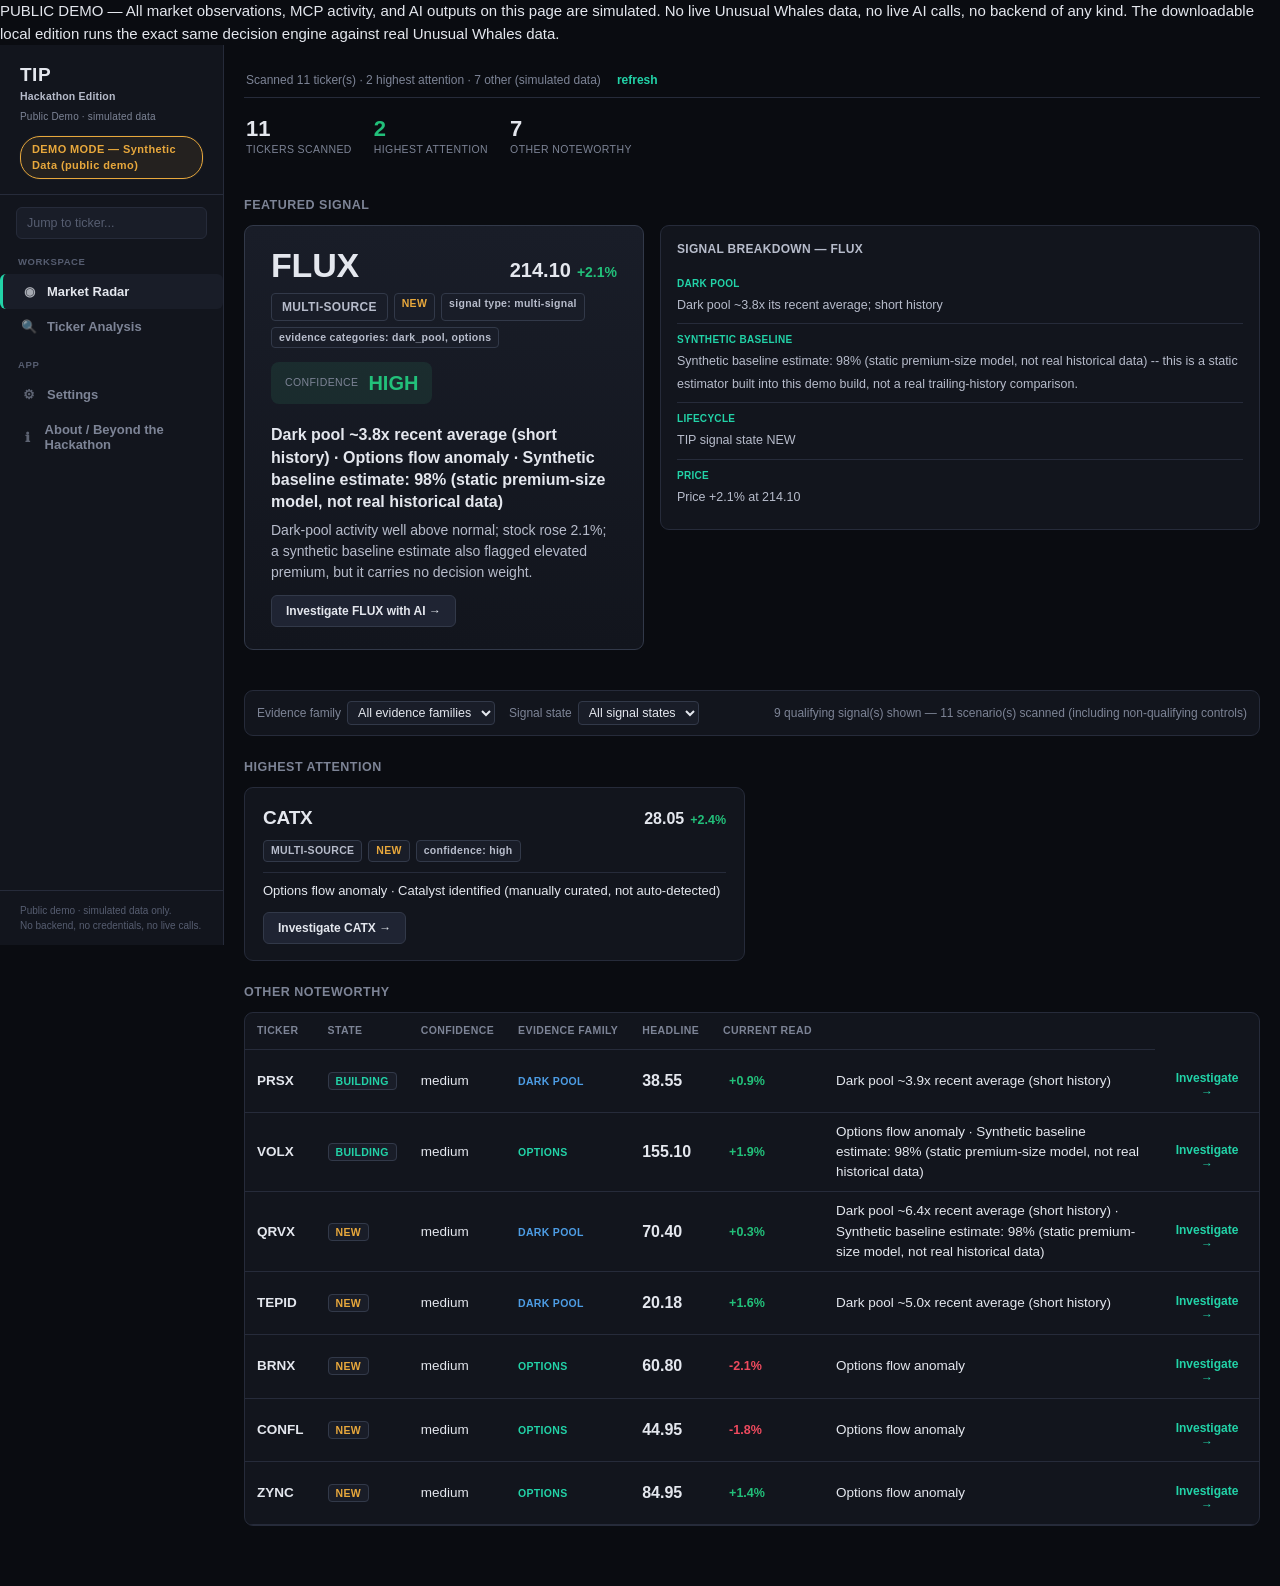
==== commit 588ac8e5: "Two final UI corrections: honest zero-qualifying Highest Attention state, accurate pre-run transport" ====
--- a/static-demo/index.html
+++ b/static-demo/index.html
@@ -61,8 +61,10 @@
             <span class="muted radar-filter-counts" id="radarFilterCounts"></span>
           </div>
 
-          <h2 class="section-title eyebrow">Highest Attention</h2>
-          <div class="attn-grid" id="highestGrid"></div>
+          <div id="highestAttentionSection">
+            <h2 class="section-title eyebrow">Highest Attention</h2>
+            <div class="attn-grid" id="highestGrid"></div>
+          </div>
 
           <h2 class="section-title eyebrow">Other Noteworthy</h2>
           <div class="table-wrap" id="otherNoteworthyTable">
--- a/static-demo/styles.css
+++ b/static-demo/styles.css
@@ -272,12 +272,20 @@
 .history-details-body { max-height: 280px; overflow-y: auto; padding-right: 4px; margin-top: 4px; }
 
 .table-wrap { overflow-x: auto; border: 1px solid var(--border); border-radius: var(--radius-md); background: var(--panel); }
-.tbl { width: 100%; border-collapse: collapse; font-size: 12.5px; min-width: 560px; }
-.tbl th { text-align: left; color: var(--muted); font-weight: 600; font-size: 10px; text-transform: uppercase; letter-spacing: .4px; padding: 9px 12px; border-bottom: 1px solid var(--border); white-space: nowrap; }
-.tbl td { padding: 8px 12px; border-bottom: 1px solid var(--border); vertical-align: middle; }
+/* Legibility pass (Priority 3, 2026-10-15 round 3): production's own
+   data-table font-size is 13.5px, not the 12.5px this started at --
+   bumped to match, plus a touch more cell padding for 1920x1080
+   readability. min-width raised to fit the new Price/1D Change columns
+   without crowding; .table-wrap's overflow-x:auto + .radar-main's
+   min-width:0 (see the grid-item note above) still keep this from
+   forcing the whole page wider on narrow/mobile viewports. */
+.tbl { width: 100%; border-collapse: collapse; font-size: 13.5px; min-width: 660px; }
+.tbl th { text-align: left; color: var(--muted); font-weight: 600; font-size: 10.5px; text-transform: uppercase; letter-spacing: .4px; padding: 10px 12px; border-bottom: 1px solid var(--border); white-space: nowrap; }
+.tbl td { padding: 9px 12px; border-bottom: 1px solid var(--border); vertical-align: middle; }
 .tbl tr:hover td { background: var(--panel2); }
+.col-price, .col-chg { white-space: nowrap; }
 @media (max-width: 860px) { .col-family { display: none; } }
-@media (max-width: 760px) { .col-read { display: none; } }
+@media (max-width: 760px) { .col-chg { display: none; } }
 @media (max-width: 560px) { .col-headline { display: none; } }
 
 .empty { color: var(--muted); padding: 30px 16px; text-align: center; font-size: 13px; }
@@ -297,8 +305,22 @@
 
 .settings-card {
   border: 1px solid var(--border); border-radius: var(--radius-md); background: var(--panel);
-  padding: 18px 20px; margin-bottom: 18px; max-width: 540px;
-}
+  padding: 18px 20px; margin-bottom: 18px; max-width: 680px;
+}
+/* Priority 6 (2026-10-15 round 3): Settings/About read cramped/narrow
+   next to the rest of the app (Radar's table/cards routinely use the
+   full main-content width) -- widened from 540/620px to a still-
+   readable-line-length 680/720px rather than going full-bleed, since
+   these are prose-heavy pages. */
+.how-body.settings-card { max-width: 720px; }
+/* Theme the GitHub repo link (and any other in-app link) to the app's
+   own accent color instead of the browser default blue/purple -- it
+   previously looked like an unstyled default link, inconsistent with
+   every other interactive element on the page. */
+.how-body a, .ai-disabled-note a {
+  color: var(--accent, #22d3a8); text-decoration: none; font-weight: 600;
+}
+.how-body a:hover, .ai-disabled-note a:hover { text-decoration: underline; }
 .settings-card h3 { margin: 0 0 10px; font-size: 14px; letter-spacing: .2px; }
 .settings-card input, .settings-card select { width: 100%; display: block; margin: 8px 0; }
 .settings-row { display: flex; gap: 8px; flex-wrap: wrap; margin-top: 6px; }
@@ -373,6 +395,25 @@
 .btn-sm:disabled { opacity: .4; cursor: not-allowed; }
 
 /* --- Market Radar watchlist editor (2026-10-14, Phase A) -------------- */
+/* Compact-by-default editor (Priority 2, 2026-10-15 round 3): a <details>
+   element collapsed by default so it no longer pushes Featured Signal
+   below the fold. The <summary> IS the collapsed state's entire visual
+   footprint -- one line, no default disclosure-triangle double-marker
+   since .watchlist-editor-toggle already supplies an explicit "edit"
+   affordance. */
+.watchlist-editor-compact { padding: 0; }
+.watchlist-editor-compact > summary.watchlist-editor-summary {
+  list-style: none; cursor: pointer; display: flex; align-items: center; gap: 10px;
+  padding: 14px 20px; flex-wrap: wrap;
+}
+.watchlist-editor-compact > summary.watchlist-editor-summary::-webkit-details-marker { display: none; }
+.watchlist-editor-toggle { margin-left: auto; }
+.watchlist-editor-compact[open] > summary.watchlist-editor-summary { border-bottom: 1px solid var(--border); }
+.watchlist-editor-body { padding: 14px 20px 18px; }
+.watchlist-demo-note {
+  background: rgba(232,179,57,0.1); border: 1px solid var(--amber); color: var(--amber);
+  padding: 8px 12px; border-radius: 8px; margin: 0 0 12px; font-size: 12px; line-height: 1.5;
+}
 .watchlist-chips { display: flex; flex-wrap: wrap; gap: 6px; margin-top: 8px; min-height: 24px; }
 .watchlist-chip {
   display: inline-flex; align-items: center; gap: 4px; background: var(--panel2);
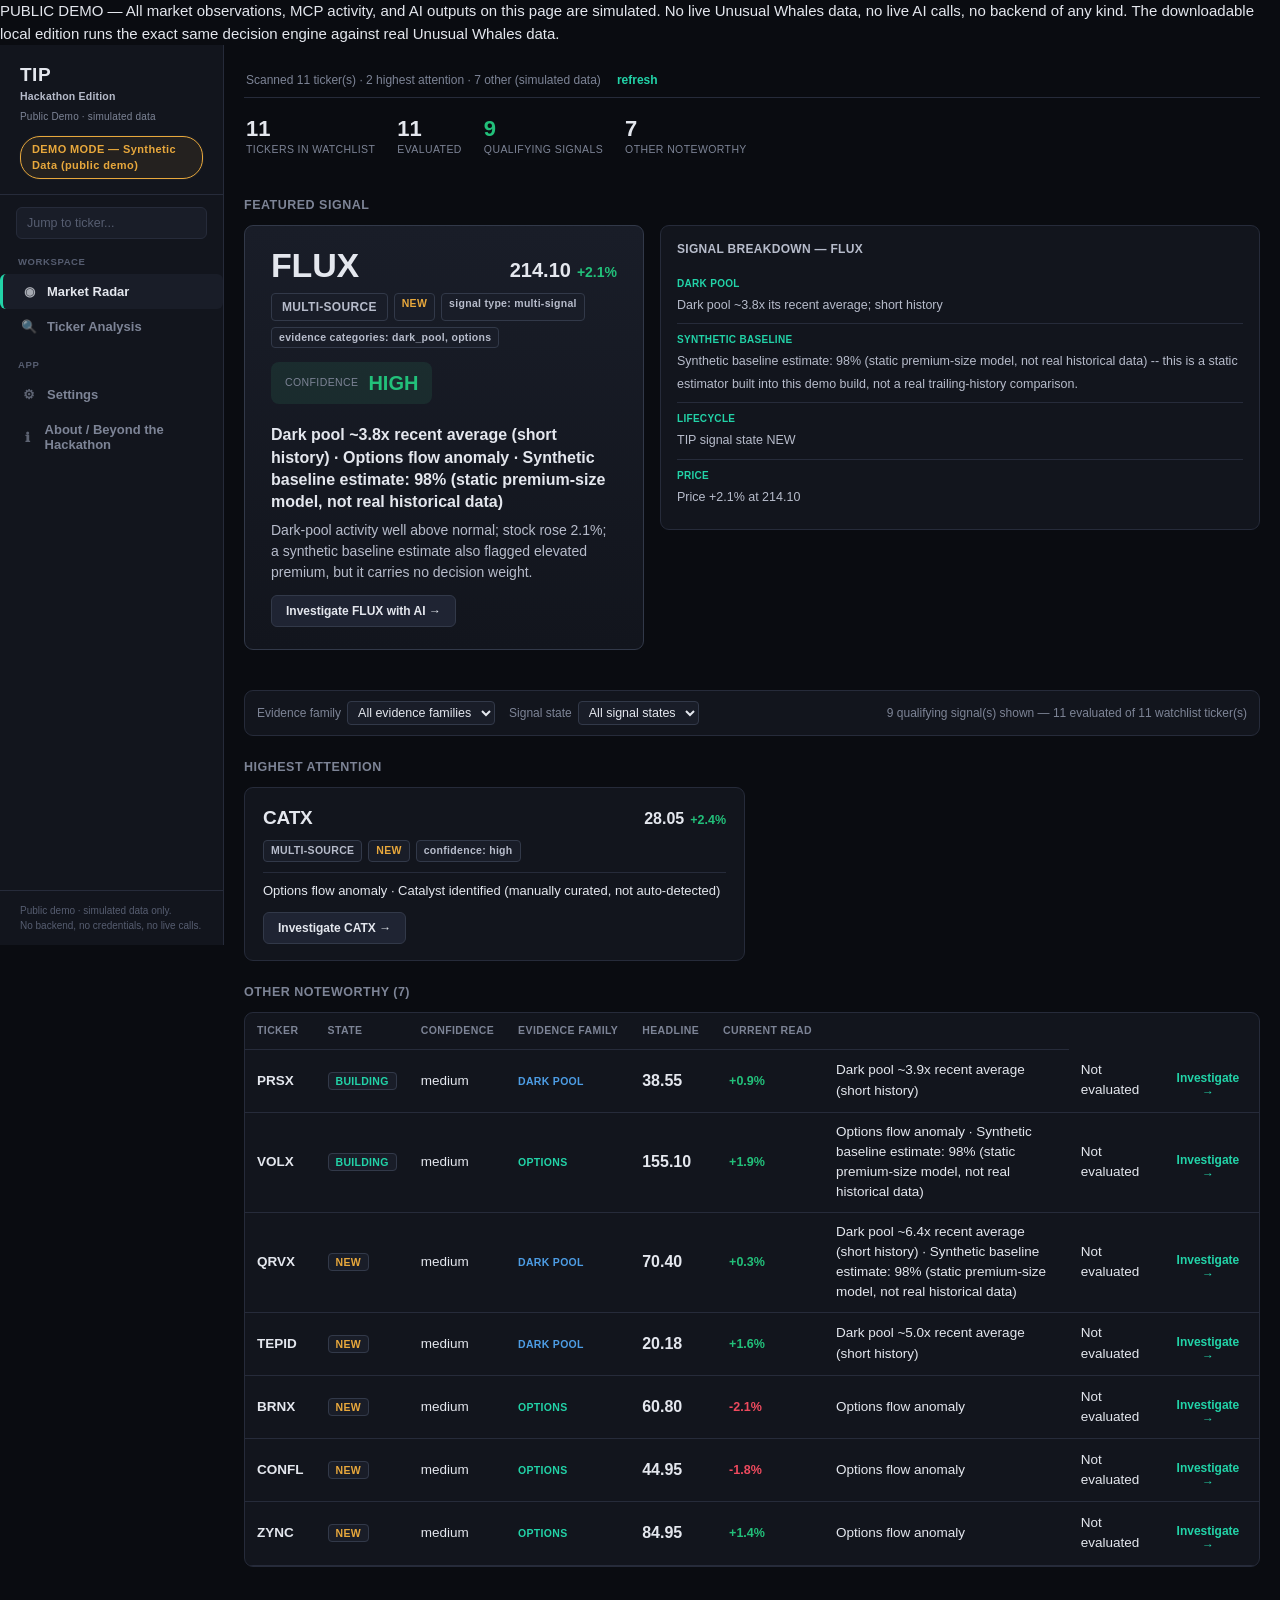
==== commit 263348ec: "Round 14 item 3: accurate group counts for Other Noteworthy sections The 'Other Noteworthy' heading " ====
--- a/static-demo/index.html
+++ b/static-demo/index.html
@@ -29,7 +29,11 @@
       <button class="nav-item" data-view="ticker"><span class="ic">&#128269;</span>Ticker Analysis</button>
       <div class="nav-group-label">App</div>
       <button class="nav-item" data-view="settings"><span class="ic">&#9881;</span>Settings</button>
-      <button class="nav-item" data-view="about"><span class="ic">&#8505;</span>About / Beyond the Hackathon</button>
+      <!-- UX round (2026-10-16 round 5), item 4: same compact-label fix
+           as frontend/index.html's nav (byte-identical styles.css is
+           shared via tools/build_static_demo.sh, so the matching CSS
+           rule below applies here too). -->
+      <button class="nav-item" data-view="about"><span class="ic">&#8505;</span><span class="nav-label-full">About / Beyond the Hackathon</span><span class="nav-label-short">About</span></button>
     </nav>
     <div class="sidebar-foot">Public demo &middot; simulated data only.<br>No backend, no credentials, no live calls.</div>
   </aside>
@@ -43,11 +47,12 @@
 
       <div id="activityStrip"></div>
 
-      <h2 class="section-title eyebrow">Featured Signal</h2>
-      <div class="td-attn-grid">
+      <h2 class="section-title eyebrow" id="featuredSignalHeading">Featured Signal</h2>
+      <div class="td-attn-grid" id="featuredSignalGrid">
         <div id="featuredSignalSlot"></div>
         <aside class="radar-sidebar" id="breakdownSlot"></aside>
       </div>
+      <div id="featuredSignalCompactNotice" style="display:none"></div>
 
       <div class="radar-with-breakdown">
         <div class="radar-main">
@@ -66,7 +71,11 @@
             <div class="attn-grid" id="highestGrid"></div>
           </div>
 
-          <h2 class="section-title eyebrow">Other Noteworthy</h2>
+          <!-- Round 14 item 3: the count span is kept accurate by
+               renderRadarLists() -- always the exact number of rows
+               actually rendered as plain (non-grouped) rows in the
+               table below, under any filter state. -->
+          <h2 class="section-title eyebrow">Other Noteworthy<span id="otherNoteworthyCount"></span></h2>
           <div class="table-wrap" id="otherNoteworthyTable">
             <table class="tbl" id="otherTable">
               <thead>
@@ -140,6 +149,7 @@
   </div>
 
 <script src="lightweight-charts.js"></script>
+<script src="timefmt.js"></script>
 <script src="app.core.js"></script>
 <script src="app.static.js"></script>
 </body>
--- a/static-demo/styles.css
+++ b/static-demo/styles.css
@@ -170,8 +170,38 @@
    horizontal overflow/clipping on every view at mobile width. min(...)
    has no floor, so it actually shrinks below 1200px when the viewport
    is narrower than that. */
-.main { padding: 18px 20px 60px; max-width: min(1680px, 100%); width: 100%; margin: 0 auto; box-sizing: border-box; }
+/* D3 fix (ux-nav-watchlist-reliability round 9): real CDP measurement at
+   2560x1440 found a 320px empty right gutter (544px left, split mostly
+   by the fixed sidebar) with content capped at the old 1680px -- visibly
+   excessive on a large/ultra-wide desktop monitor, the exact "centered
+   desktop rows and excessive empty gutters" defect reported. Raised to
+   1880px (still well short of claiming full-bleed; production TIP's own
+   row/table convention is denser but this app's grid breakpoints were
+   tuned around ~1680px card/table widths, so a full re-layout is left
+   out of scope this round -- see this round's final report). Re-measured
+   at 1920x1080 and 390x844: no overflow/clipping introduced at either. */
+.main { padding: 18px 20px 60px; max-width: min(1880px, 100%); width: 100%; margin: 0 auto; box-sizing: border-box; }
 @media (max-width: 600px) { .main { padding: 14px 14px 50px; } }
+/* P4 fix (ux-nav-watchlist-reliability round 10): the round-9 bump above
+   (1680px -> 1880px) was genuinely insufficient -- real CDP measurement
+   at 2560x1440 still showed Market Intelligence's rows sitting in a
+   228px gutter on EACH side (456px of a 2560px-wide monitor unused),
+   because .main's shared 1880px cap applies to every view alike and a
+   2560px screen simply has more room than that cap allows. Production
+   TIP's own equivalent container (~/.hermes/scripts/uw/webapp/frontend/
+   index.html's plain `main { width:100%; ... }`, no max-width cap at
+   all) establishes the real reference convention: information-dense
+   desktop views should use the full available width, not be
+   artificially centered under a fixed cap.
+   Scoped narrowly to Market Intelligence ONLY (via :has(), standard in
+   every real desktop/mobile browser Chad tests against) -- every other
+   view (My Watchlist, Ticker Analysis, Settings, About) keeps the
+   EXACT existing 1880px cap/centering completely unchanged; this is a
+   gutter-width fix for one view, not a global redesign. Raised to
+   production's own 2400px reference figure (.ms-insp-inner), not an
+   unbounded full-bleed claim this app's row markup was never measured
+   against. */
+.main:has(#view-marketwide.active) { max-width: min(2400px, 100%); }
 .view { display: none; }
 .view.active { display: block; }
 
@@ -286,9 +316,54 @@
 .col-price, .col-chg { white-space: nowrap; }
 @media (max-width: 860px) { .col-family { display: none; } }
 @media (max-width: 760px) { .col-chg { display: none; } }
+
+/* Round 14 item 3: sub-group header rows inside the Other Noteworthy
+   table -- distinguishes the genuinely-qualifying rows (no header, sit
+   directly under the "Other Noteworthy" heading) from the evaluated-
+   zero-gate group ("No Qualifying Signal") and the never-evaluated
+   group ("Not Evaluated"), each labeled with its own accurate count
+   computed by renderRadarLists() from the rows actually rendered under
+   it. Deliberately plain/muted -- a section divider, not a data row. */
+.radar-group-header-row td { background: var(--panel2); }
+.radar-group-header { font-size: 10.5px; font-weight: 600; text-transform: uppercase; letter-spacing: .4px; color: var(--muted); }
 @media (max-width: 560px) { .col-headline { display: none; } }
 
 .empty { color: var(--muted); padding: 30px 16px; text-align: center; font-size: 13px; }
+
+/* Phase D: Market-wide Radar -- freshness badges deliberately use three
+   visually distinct colors (never just text) so current/stale/
+   unevaluated is scannable at a glance across a long candidate list. */
+.candidate-row { display: grid; grid-template-columns: 90px 110px 1fr 90px; align-items: center; gap: 10px; padding: 8px 6px; border-bottom: 1px solid var(--border); font-size: 13px; }
+.candidate-row .ticker { font-weight: 600; }
+/* UX round (2026-10-16 round 5), item 1: Market Intelligence's row
+   (.market-wide-row, also carries the plain .candidate-row class for
+   its existing border/padding/font-size) now has exactly TWO direct
+   children (.market-wide-row-main + the new .why-surfaced block) --
+   .candidate-row's 4-column grid above would otherwise silently
+   squeeze those two children into its first two fixed-width columns
+   (90px/110px), found via a real CDP measurement at 390px (the "Why
+   TIP surfaced this" block measured 110px wide, clipped to a sliver,
+   not an overflow). Overriding BOTH the parent's display (plain
+   stacked flex, not grid) and giving the real field row its own
+   flex-wrap layout fixes this without touching .candidate-row itself,
+   so Market Radar's own freshness rows (still plain .candidate-row,
+   4 real columns) are completely unaffected. */
+.market-wide-row { display: flex; flex-direction: column; align-items: stretch; gap: 3px; }
+/* UX remediation item 4 (2026-10-16): tighter, strictly left-aligned,
+   more information-dense row to better match production TIP's own
+   row convention (read read-only from ~/.hermes/scripts/uw/webapp/ for
+   reference per this item's instructions) -- a density/alignment
+   tweak only, not a redesign: same fields, same classes, same flex-wrap
+   fallback for narrow viewports (unchanged from the prior round's real
+   mobile-width CDP fix), just tighter gap/padding and an explicit
+   text-align:left so nothing can inherit a centered/justified default
+   from an ancestor. */
+.market-wide-row-main { display: flex; flex-wrap: wrap; align-items: center; justify-content: flex-start; gap: 8px; text-align: left; }
+.market-wide-row-main > * { text-align: left; }
+.freshness-badge { display: inline-block; padding: 2px 8px; border-radius: 10px; font-size: 11px; font-weight: 600; text-align: center; }
+.freshness-badge.freshness-current { background: #dcfce7; color: #166534; }
+.freshness-badge.freshness-stale { background: #fef3c7; color: #92400e; }
+.freshness-badge.freshness-unevaluated { background: #e5e7eb; color: #374151; }
 
 .toolbar { display: flex; gap: 10px; margin-bottom: 16px; flex-wrap: wrap; align-items: center; }
 select, input { background: var(--panel2); color: var(--text); border: 1px solid var(--border2); border-radius: 8px; padding: 7px 11px; font-size: 12.5px; }
@@ -432,6 +507,89 @@
 .chart-markers-table th, .chart-markers-table td { text-align: left; padding: 3px 8px; border-bottom: 1px solid rgba(255,255,255,0.08); }
 .chart-markers-table thead th { color: var(--muted); font-weight: 600; }
 
+/* --- Phase A: auth setup/re-auth banner ------------------------------ */
+.auth-setup-card {
+  border: 1px solid var(--amber, #e8b339); border-radius: var(--radius-md);
+  background: rgba(232,179,57,0.1); padding: 14px 18px; margin: 0;
+}
+.auth-setup-card strong { font-size: 14px; }
+.auth-setup-card p { margin: 6px 0; font-size: 12.5px; color: var(--muted); }
+.auth-setup-status { margin-left: 10px; font-size: 12.5px; color: var(--muted); }
+.auth-setup-fallback { margin-top: 10px; font-size: 12.5px; }
+.auth-setup-fallback summary { cursor: pointer; color: var(--muted); }
+.auth-setup-fallback pre {
+  background: var(--panel); border: 1px solid var(--border); border-radius: 6px;
+  padding: 8px 10px; overflow-x: auto; font-size: 12px;
+}
+.auth-setup-fallback input { width: 280px; margin-right: 8px; }
+/* QA remediation D1/D5: pairing-code box + masked-token reveal row. */
+.auth-setup-pairing {
+  margin-top: 10px; padding-top: 10px; border-top: 1px dashed var(--border2);
+}
+.auth-setup-pairing input { width: 220px; margin-right: 8px; }
+.auth-token-field-row { display: flex; align-items: center; gap: 0; margin-top: 4px; }
+.auth-token-field-row input { width: 280px; margin-right: 8px; }
+
+/* QA remediation D7: the sidebar/nav footprint at narrow (~390px) mobile
+   widths used to consume roughly half the viewport height (brand block +
+   ticker search + every nav item, each stacked at full size, flex-wrapped
+   into several rows before any real content appeared). Collapse to a
+   compact single-row pattern -- condensed branding, icon-forward nav
+   buttons, no footer note -- while leaving the >=980px desktop sidebar
+   layout (and the existing 980px tablet breakpoint above) completely
+   unchanged. */
+/* UX round (2026-10-16 round 5), item 4: the hidden-by-default short nav
+   label (see frontend/index.html's About button) -- only ever shown at
+   the same narrow breakpoint below, never on desktop/tablet. */
+.nav-label-short { display: none; }
+
+@media (max-width: 480px) {
+  .brand-block { padding: 8px 12px; }
+  .brand-block .brand-product,
+  .brand-block .brand-tagline { display: none; }
+  .brand-block .mode-pill { margin-top: 6px; }
+  .cmd-search { padding: 6px 10px; }
+  nav#nav { padding: 4px 8px; gap: 4px; }
+  nav#nav .nav-group-label { display: none; }
+  nav#nav button { padding: 6px 8px; font-size: 11.5px; }
+  .sidebar-foot { display: none; }
+  /* UX round (2026-10-16 round 5), item 4 real-browser finding: at
+     exactly 390px, the long "About / Beyond the Hackathon" label alone
+     forced the whole nav onto a 3rd wrapped row (measured via CDP:
+     nav height went from ~70px with the short label to ~106px with the
+     full one), pushing all real content down ~20% of an 844px mobile
+     viewport before anything else was visible. Swapping to the short
+     label here (full label hidden) lets it share a row with another
+     nav button instead -- the ONLY mobile-nav change beyond the
+     existing, untouched QA-D7 rules just above. */
+  .nav-label-full { display: none; }
+  .nav-label-short { display: inline; }
+
+  /* UX round (2026-10-16 round 5), item 4 real-browser finding: Market
+     Discovery's "Evaluate" action is the LAST column of a table with
+     min-width:640px (.discovery-table) inside an overflow-x:auto
+     wrapper -- at 390px that pushes the Evaluate button to roughly
+     x=690-845 (measured via CDP getBoundingClientRect), entirely off
+     an 844px-tall/390px-wide viewport's visible area unless the user
+     discovers and performs a horizontal scroll most mobile traders
+     never would -- genuinely clipped/inaccessible, not just visually
+     cramped. Fix: swap to the pre-existing, already-styled flex-wrap
+     card-row presentation (.discovery-candidate-list/-row) that this
+     exact same data already renders into (kept in the DOM for test-
+     harness compat, see renderDiscoveryCandidateList's own comment) --
+     it has no fixed min-width, wraps every field including Evaluate
+     onto its own line as needed, so nothing is ever off-screen. Table
+     stays the unchanged, real presentation at every wider width (and in
+     static-demo, which has no Market Discovery view to begin with). */
+  .discovery-table-wrap { display: none; }
+  /* .discovery-candidate-list's real display:flex override lives in its
+     own @media block further down this file, AFTER the unconditional
+     `.discovery-candidate-list { display: none; }` rule (same selector
+     specificity -- source order decides the winner, and that
+     unconditional rule is physically later in this file than this
+     block, so it would otherwise win even inside this narrower query). */
+}
+
 /* --- Investigate with AI -------------------------------------------- */
 .ai-card {
   border: 1px solid var(--border); border-radius: var(--radius-md); background: var(--panel);
@@ -541,6 +699,19 @@
 .discovery-table tr:hover td { background: var(--panel2); }
 
 .discovery-candidate-list { display: none; }
+/* UX round (2026-10-16 round 5), item 4: at the same ~390px breakpoint
+   as the rest of this file's mobile rules, swap FROM the table (whose
+   fixed min-width pushes the Evaluate action off-screen -- see the
+   .discovery-table-wrap rule in the max-width:480px block above) TO
+   this already-existing flex-wrap row presentation, which has no fixed
+   min-width and wraps every field (Evaluate included) onto its own
+   line as needed so nothing is ever clipped/inaccessible. Placed here,
+   AFTER the unconditional `display: none` above, so it actually wins
+   the cascade at this width (same selector specificity -- source order
+   decides the tie). */
+@media (max-width: 480px) {
+  .discovery-candidate-list { display: flex; flex-direction: column; gap: 10px; }
+}
 .discovery-candidate-row {
   display: flex; flex-wrap: wrap; align-items: center; gap: 14px;
   border: 1px solid var(--border); border-radius: var(--radius-md); background: var(--panel); padding: 10px 14px;
